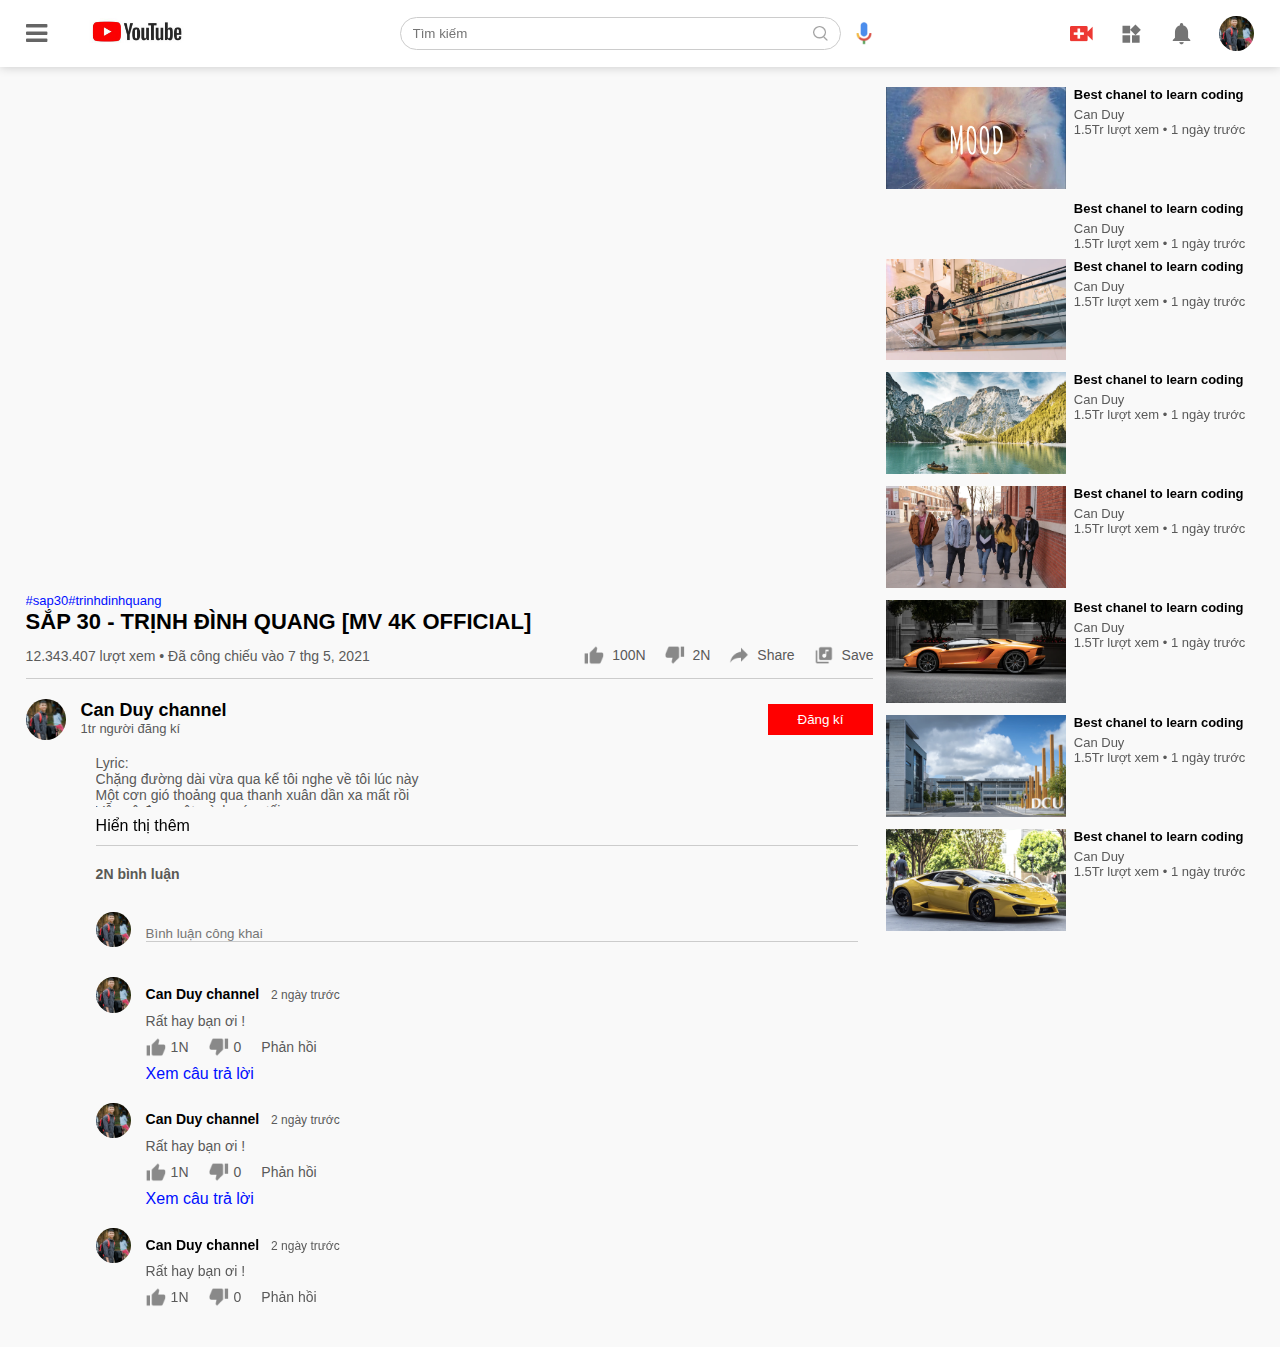
==== play_video.html @ d671227a "first commit" ====
<!DOCTYPE html>
<html lang="en">

<head>
    <meta charset="UTF-8">
    <meta http-equiv="X-UA-Compatible" content="IE=edge">
    <meta name="viewport" content="width=device-width, initial-scale=1.0">
    <link rel="stylesheet" href="./asset/css/style.css">
    <link rel="stylesheet" href="https://cdnjs.cloudflare.com/ajax/libs/font-awesome/4.7.0/css/font-awesome.min.css"
        integrity="sha512-SfTiTlX6kk+qitfevl/7LibUOeJWlt9rbyDn92a1DqWOw9vWG2MFoays0sgObmWazO5BQPiFucnnEAjpAB+/Sw=="
        crossorigin="anonymous" referrerpolicy="no-referrer" />
    <link rel="icon" href="./asset/img/favicon.png" type="image/gif" sizes="50x50">

    <title>SẮP 30 - TRỊNH ĐÌNH QUANG [MV 4K OFFICIAL]</title>
</head>

<body>
    <nav class="flex-div">
        <div class="nav-left flex-div">
            <i class="fa fa-bars menu-icon" aria-hidden="true"></i>

            <a href="index.html"><img src="./asset/img/logo.jpg" alt="" class="logo"></a>
        </div>
        <div class="nav-middle flex-div">
            <div class="search-box flex-div">
                <input type="text" placeholder="Tìm kiếm">
                <img src="./asset/img/search.png" alt="">
            </div>
            <img src="./asset/img/voice-search.png" class="mic-icon" alt="">
        </div>
        <div class="nav-right flex-div">
            <img src="./asset/img/upload.png" alt="" class="upload-btn">
            <div class="more-btn">
                <a href="#">Tải video lên</a>
                <a href="#">Phát trực tiếp</a>
            </div>
            <img src="./asset/img/more.png" alt="">
            <img src="./asset/img/notification.png" class="notifi-icon" alt="">
            <div class="notifi">
                <div class="notifi-list">
                    <img src="./asset/img/profile-pic.jpg" class="avt" alt="">
                    <div>
                        <p>Can Duy dang phat truc tiep</p>
                        <small>1 phu truoc</small>
                    </div>
                    <img src="./asset/img/thumbnail1.jpg" class="img-title" alt="">
                </div>
                <div class="notifi-list">
                    <img src="./asset/img/profile-pic.jpg" class="avt" alt="">
                    <div>
                        <p>Can Duy dang phat truc tiep  aaaaaaaaaaaaaaaaaaaaaaaaaaaaa</p>
                        <small>1 phu truoc</small>
                    </div>
                    <img src="./asset/img/thumbnail1.jpg" class="img-title" alt="">
                </div>
                <div class="notifi-list">
                    <img src="./asset/img/profile-pic.jpg" class="avt" alt="">
                    <div>
                        <p>Can Duy dang phat truc tiep</p>
                        <small>1 phu truoc</small>
                    </div>
                    <img src="./asset/img/thumbnail1.jpg" class="img-title" alt="">
                </div>
                <div class="notifi-list">
                    <img src="./asset/img/profile-pic.jpg" class="avt" alt="">
                    <div>
                        <p>Can Duy dang phat truc tiep</p>
                        <small>1 phu truoc</small>
                    </div>
                    <img src="./asset/img/thumbnail1.jpg" class="img-title" alt="">
                </div>
                <div class="notifi-list">
                    <img src="./asset/img/profile-pic.jpg" class="avt" alt="">
                    <div>
                        <p>Can Duy dang phat truc tiep</p>
                        <small>1 phu truoc</small>
                    </div>
                    <img src="./asset/img/thumbnail1.jpg" class="img-title" alt="">
                </div>
                <div class="notifi-list">
                    <img src="./asset/img/profile-pic.jpg" class="avt" alt="">
                    <div>
                        <p>Can Duy dang phat truc tiep</p>
                        <small>1 phu truoc</small>
                    </div>
                    <img src="./asset/img/thumbnail1.jpg" class="img-title" alt="">
                </div>
                <div class="notifi-list">
                    <img src="./asset/img/profile-pic.jpg" class="avt" alt="">
                    <div>
                        <p>Can Duy dang phat truc tiep</p>
                        <small>1 phu truoc</small>
                    </div>
                    <img src="./asset/img/thumbnail1.jpg" class="img-title" alt="">
                </div>
                <div class="notifi-list">
                    <img src="./asset/img/profile-pic.jpg" class="avt" alt="">
                    <div>
                        <p>Can Duy dang phat truc tiep</p>
                        <small>1 phu truoc</small>
                    </div>
                    <img src="./asset/img/thumbnail1.jpg" class="img-title" alt="">
                </div>
            </div>
            <img src="./asset/img/profile-pic.jpg" alt="" class="user-icon">
        </div>
    </nav>
    <div class="sidebar sider-bar">
        <div class="shortcut-links">
            <a href="#"><img src="./asset/img/home.png" alt="">
                <p>Trang chủ</p>
            </a>
            <a href="#"><img src="./asset/img/explore.png" alt="">
                <p>Khám phá</p>
            </a>
            <a href="#"><img src="./asset/img/subscriprion.png" alt="">
                <p>Đăng kí</p>
            </a>
            <a href="#"><img src="./asset/img/library.png" alt="">
                <p>Thư viện</p>
            </a>
            <a href="#"><img src="./asset/img/history.png" alt="">
                <p>Video đã xem</p>
            </a>
            <a href="#"><img src="./asset/img/playlist.png" alt="">
                <p>Danh sách phát</p>
            </a>
            <a href="#"><img src="./asset/img/messages.png" alt="">
                <p>Messages</p>
            </a>
            <a href="#"><img src="./asset/img/show-more.png" alt="">
                <p>Xem thêm</p>
            </a>
            <hr>
        </div>
        <div class="subscribed-list">
            <h3>Kênh đăng kí</h3>
            <a href="#"><img src="./asset/img/profile-pic.jpg" alt="">
                <p>Can Duy</p>
            </a>
            <a href="#"><img src="./asset/img/simon.png" alt="">
                <p>Si mon</p>
            </a>
            <a href="#"><img src="./asset/img/tom.png" alt="">
                <p>Tom</p>
            </a>
            <a href="#"><img src="./asset/img/megan.png" alt="">
                <p>Megan</p>
            </a>
            <a href="#"><img src="./asset/img/cameron.png" alt="">
                <p>Cammeron</p>
            </a>
        </div>
    </div>
    <div class="container play-container">
        <div class="row">
            <div class="play-video">
                <!-- <video controls autoplay> -->
                <iframe width="560" height="400" src="https://www.youtube.com/embed/TF70IYJN4sc"
                    title="YouTube video player" frameborder="0"
                    allow="accelerometer; autoplay; clipboard-write; encrypted-media; gyroscope; picture-in-picture"
                    allowfullscreen>
                </iframe>
                <!-- <source src="./asset/img/video.mp4" type="video/mp4"> -->
                <!-- </video> -->
                <div class="tag">
                    <a href="">#sap30</a><a href="">#trinhdinhquang</a>
                </div>
                <h3>SẮP 30 - TRỊNH ĐÌNH QUANG [MV 4K OFFICIAL]</h3>
                <div class="play-video-info">
                    <p>12.343.407 lượt xem &bull; Đã công chiếu vào 7 thg 5, 2021</p>
                    <div>
                        <a href="#"><img src="./asset/img/like.png" alt="">100N</a>
                        <a href="#"><img src="./asset/img/dislike.png" alt="">2N</a>
                        <a href="#"><img src="./asset/img/share.png" alt="">Share</a>
                        <a href="#"><img src="./asset/img/save.png" alt="">Save</a>
                    </div>
                </div>
                <hr>
                <div class="publisher">
                    <img src="./asset/img/profile-pic.jpg" alt="">
                    <div>
                        <p>Can Duy channel</p>
                        <span>1tr người đăng kí</span>
                    </div>
                    <button type="button">Đăng kí</button>
                </div>
                <div class="vid-description">
                    <div class="des">
                        <p>
                            Lyric:
                            <br>Chặng đường dài vừa qua kể tôi nghe về tôi lúc này
                            <br>Một cơn gió thoảng qua thanh xuân dần xa mất rồi
                            <br>Vẫn cô đơn một mình sớm tối
                            <br>Chẳng yêu ai vì sợ chia đôi
                            <br>Đứng giữa chênh vênh đời, mà gần 30 rồi đấy!!!
                            <br>
                            <br>Sợ vài lần nữa thôi tóc trên vai bạc thêm mấy sợi
                            <br>5 năm quá nhiều thứ đổi thay, liệu ngày ấy tay nắm ai
                            <br>Còn mộng mơ hay trưởng thành hơn xưa
                            <br>Còn đùa vui vì vừa có cơn mưa?
                            <br>Bấy nhiêu thôi mà như cả trời đổ xuống với tấm thân này
                            <br>
                            <br>Vậy là phải lớn lên rồi
                            <br>Tự mình gánh vác cuộc đời
                            <br>Tình yêu giờ đây không phải là điều đầu tiên trong tôi
                            <br>Mọi thứ lúc này như một ngã rẽ cuộc đời
                            <br>Tôi biết thương em lúc này là tàn nhẫn quá phải ko em?
                            <br>
                            <br>Nặng lòng nhưng không yếu đuối
                            <br>Dẫu có lo toan mệt nhoài
                            <br>Nước mắt không rơi tâm hồn giấu phía sau nụ cười
                            <br>Mạnh mẽ lên thôi mà bước tiếp vẫy vùng ở giữa biển trời
                            <br>Nhớ xin cho một điều
                            <br>Đừng mang tổn thương đến những người mình yêu!
                            <br>
                            <br>Sợ mẹ già thương con, có khi giấc ngủ đêm chẳng tròn
                            <br>Con đi xa chẳng mấy khi về, chẳng biết nó sống tốt không
                            <br>Hàng vạn lý do chạm sâu trong tôi
                            <br>Đủ gục ngã một lòng tin chới với
                            <br>Dù muốn hay không thì cũng chỉ còn một cách thôi...
                        </p>
                    </div>
                    <div class="hide-des"></div>
                    <hr>
                    <h4>2N bình luận</h4>

                    <div class="add-comment">
                        <img src="./asset/img/profile-pic.jpg" alt="">
                        <input type="text" placeholder="Bình luận công khai">
                    </div>
                    <div class="old-comment">
                        <div class="profile-comment">
                            <img src="./asset/img/profile-pic.jpg" alt="">
                            <h3>Can Duy channel <span> 2 ngày trước </span></h3>
                        </div>
                            <p>Rất hay bạn ơi !</p>
                            <div class="acomment-action">
                                <img src="./asset/img/like.png" alt="">
                                <span>1N</span>
                                <img src="./asset/img/dislike.png" alt="">
                                <span>0</span>
                                <span>Phản hồi</span>
                            </div>
                            <a href="#">Xem câu trả lời</a>
                    </div>
                    <div class="old-comment">
                        <div class="profile-comment">
                            <img src="./asset/img/profile-pic.jpg" alt="">
                            <h3>Can Duy channel <span> 2 ngày trước </span></h3>
                        </div>
                            <p>Rất hay bạn ơi !</p>
                            <div class="acomment-action">
                                <img src="./asset/img/like.png" alt="">
                                <span>1N</span>
                                <img src="./asset/img/dislike.png" alt="">
                                <span>0</span>
                                <span>Phản hồi</span>
                            </div>
                            <a href="#">Xem câu trả lời</a>
                    </div>
                    <div class="old-comment">
                        <div class="profile-comment">
                            <img src="./asset/img/profile-pic.jpg" alt="">
                            <h3>Can Duy channel <span> 2 ngày trước </span></h3>
                        </div>
                            <p>Rất hay bạn ơi !</p>
                            <div class="acomment-action">
                                <img src="./asset/img/like.png" alt="">
                                <span>1N</span>
                                <img src="./asset/img/dislike.png" alt="">
                                <span>0</span>
                                <span>Phản hồi</span>
                            </div>
                    </div>
                   
                </div>
                
            </div>
            <div class="right-sidebar">
                <div class="side-video-list">
                    <a href="play_video1.html" class="small-thumbnail"><img src="./asset/img/thumbnail2.jpg" class="thumbnail"
                            alt=""></a>
                    <div class="vid-info">
                        <a href="#">Best chanel to learn coding</a>
                        <p>Can Duy</p>
                        <p>1.5Tr lượt xem &bull; 1 ngày trước</p>
                    </div>
                </div>
                <div class="side-video-list">
                    <a href="#" class="small-thumbnail"><img src="./asset/img/thumbnail2.png" class="thumbnail"
                            alt=""></a>
                    <div class="vid-info">
                        <a href="#">Best chanel to learn coding</a>
                        <p>Can Duy</p>
                        <p>1.5Tr lượt xem &bull; 1 ngày trước</p>
                    </div>
                </div>
                <div class="side-video-list">
                    <a href="#" class="small-thumbnail"><img src="./asset/img/thumbnail3.png" class="thumbnail"
                            alt=""></a>
                    <div class="vid-info">
                        <a href="#">Best chanel to learn coding</a>
                        <p>Can Duy</p>
                        <p>1.5Tr lượt xem &bull; 1 ngày trước</p>
                    </div>
                </div>
                <div class="side-video-list">
                    <a href="#" class="small-thumbnail"><img src="./asset/img/thumbnail4.png" class="thumbnail"
                            alt=""></a>
                    <div class="vid-info">
                        <a href="#">Best chanel to learn coding</a>
                        <p>Can Duy</p>
                        <p>1.5Tr lượt xem &bull; 1 ngày trước</p>
                    </div>
                </div>
                <div class="side-video-list">
                    <a href="#" class="small-thumbnail"><img src="./asset/img/thumbnail5.png" class="thumbnail"
                            alt=""></a>
                    <div class="vid-info">
                        <a href="#">Best chanel to learn coding</a>
                        <p>Can Duy</p>
                        <p>1.5Tr lượt xem &bull; 1 ngày trước</p>
                    </div>
                </div>
                <div class="side-video-list">
                    <a href="#" class="small-thumbnail"><img src="./asset/img/thumbnail6.png" class="thumbnail"
                            alt=""></a>
                    <div class="vid-info">
                        <a href="#">Best chanel to learn coding</a>
                        <p>Can Duy</p>
                        <p>1.5Tr lượt xem &bull; 1 ngày trước</p>
                    </div>
                </div>
                <div class="side-video-list">
                    <a href="#" class="small-thumbnail"><img src="./asset/img/thumbnail7.png" class="thumbnail"
                            alt=""></a>
                    <div class="vid-info">
                        <a href="#">Best chanel to learn coding</a>
                        <p>Can Duy</p>
                        <p>1.5Tr lượt xem &bull; 1 ngày trước</p>
                    </div>
                </div>
                <div class="side-video-list">
                    <a href="#" class="small-thumbnail"><img src="./asset/img/thumbnail8.png" class="thumbnail"
                            alt=""></a>
                    <div class="vid-info">
                        <a href="#">Best chanel to learn coding</a>
                        <p>Can Duy</p>
                        <p>1.5Tr lượt xem &bull; 1 ngày trước</p>
                    </div>
                </div>
            </div>
        </div>
    </div>


    <script src="./asset/js/main.js"></script>
    <script>
        var uploadBtn = document.querySelector(".upload-btn");
        var moreBtn = document.querySelector(".more-btn");
        uploadBtn.onclick = function() {
            moreBtn.classList.toggle("on-upload");
        }
    </script>
    <script>
        var notifiIcon = document.querySelector(".notifi-icon");
        var notifi = document.querySelector(".notifi");
        notifiIcon.onclick = function() {
            notifi.classList.toggle("on-notifi");
        }
    </script>
</body>

</html>
---- asset/css/style.css ----
*{
    margin: 0;
    padding: 0;
    box-sizing: border-box;
    font-family: 'poppins', sans-serif;
}
/* reset */
a{
    text-decoration: none;
    color: #5a5a5a;
}
img{
    /* width: 100%; */
    cursor: pointer;
}
/* header */
.flex-div{
    display: flex;
    align-items: center;
}
nav{
    padding: 10px 2%;
    justify-content: space-between;
    box-shadow: 0 0 10px rgba(0,0,0,0.2);
    background: #fff;
    position: sticky;
    top: 0;
    z-index: 100;
}
.nav-left .menu-icon{
    /* width: 22px; */
    font-size: 25px;
    opacity: 0.6;
    margin-right: 25px;
}
.nav-left .logo{
    width: 130px;
}
.nav-middle .mic-icon{
    width: 16px;
}
.nav-middle .search-box{
    margin-right: 15px;
    padding: 8px 12px;
    border-radius: 25px;
    border: 1px solid #ccc;
}
.nav-middle .search-box input {
    width: 400px;
    border: 0;
    outline: 0;
    background: transparent;
}
.nav-middle .search-box img{
    width: 15px;
}
.nav-right img{
    width: 25px;
    margin-right: 25px;
}
.nav-right .user-icon{
    width: 35px;
    border-radius: 50%;
    margin-right: 0;
}
/* ===========================sidebar======================== */
.sidebar{
    background: #fff;
    width: 15%;
    height: 100vh;
    position: fixed;
    top: 0;
    padding-left: 2%;
    padding-top: 80px;
}
.sidebar hr {
    border: 0;
    height: 1px;
    background: #ccc;
    width: 85%;
}
.shortcut-links a img{
    width: 20px;
    margin-right: 20px;

}
.shortcut-links a{
    display: flex;
    align-items: center;
    margin-bottom: 20px;
    width: fit-content;
    flex-wrap: wrap;
}
.shortcut-links a:first-child{
    color: #ed3833;
}
.subscribed-list h3{
    font-size: 13px;
    margin: 20px 0;
    color: #5a5a5a;

}
.subscribed-list a{
    display: flex;
    align-items: center;
    margin-bottom: 20px;
    width: fit-content;
    flex-wrap: wrap;
}
.subscribed-list a img {
    width: 25px;
    border-radius: 50%;
    margin-right: 20px;
}
.small-sidebar{
    width: 5%;
    transition: width 0.5s;
}
.small-sidebar a p{
    display: none;
}
/* .small-sidebar a img {
    display: none;
} */
.small-sidebar h3{
    display: none;
}
.small-sidebar hr{
    /* display: none; */
    width: 25px;
    margin-bottom: 10px;
}
/* -------------------------------------------container------------------- */
.container{
    background: #f9f9f9;
    padding: 20px 2% 20px 17%;

}
.large-container{
    padding-left: 7%;
    transition: padding-left 0.5s;
}
.banner{
    width: 100%;
}
.banner img {
    width: 100%;
    border-radius: 8px;
}
.list-container{
    display: grid;
    grid-template-columns: repeat(auto-fit, minmax(250px, 1fr));
    grid-column-gap: 16px;
    grid-row-gap: 30px;
    margin-top: 15px;
}
.vid-list .thumbnail{
    width: 100%;
    border-radius: 5px;
}
.vid-list .flex-div{
    align-items: flex-start;
    margin-top: 7px;
}
.vid-list .flex-div img {
    width: 35px;
    border-radius: 50%;
    margin-right: 10px;
}
.vid-info{
    color: #5a5a5a;
    font-size: 13px;

}
.vid-info a{
    color: #000;
    font-weight: 600;
    display: block;
    margin-bottom: 5px;
}
@media (max-width: 900px){
    .nav-left .menu-icon{
        margin-right: 0;
        font-size: 20px;
        /* display: none; */
    }
    .sidebar{
        width:0%;
        /* display: none; */
    }
    .sidebar a img {
        display: none;
    }
    .sidebar a p{
        display: none;
    }
    .sidebar h3{
        display: none;
    }
    .small-sidebar.sidebar{
        width: 60%;
        transition: width 0.2s;
    }
    .small-sidebar a img{
        display: block;
    }
    .small-sidebar a p{
        display: block;
    }
    .small-sidebar hr{
        width: 95%;
    }
    
    
    .container, .large-container{
        padding-left: 5%;
        padding-right: 5%;
    }
    .nav-right img {
        display: none;
    }
    .nav-right .user-icon{
        display: block;
        width: 30px;
    }
    .nav-middle .search-box input{
        width: 100px;
    }
    .nav-left .logo{
        width: 100px;
    }
    
}
@media (min-width: 900px) and (max-width: 1200px){
    /* .sidebar{
        width: 20%;
    } */
    .shortcut-links a p{
        font-size: 13px;
    }
    .shortcut-links a img{
        margin-right: 10px;
    }
}
/* play video */
.sider-bar{
    background-color: #f9f9f9;
    width: 0%;
}
.sider-bar a img {
    display: none;
}
.sider-bar a p{
    display: none;
}
.sider-bar h3{
    display: none;
}
.sider-bar.hide-side{
    z-index: 1;
    width: 15%;
    transition: width 0.2s;
}
.hide-side a img,
.hide-side a p ,
.hide-side h3{
    display: block;
}
.hide-side hr {
    width: 90%;
}

.play-container{
    padding-left: 2%;
}
.row{
    display: flex;
    justify-content: space-between;
    flex-wrap: wrap;
}
.play-video{
    flex-basis: 69%;
}
.right-sidebar{
    flex-basis: 30%;
}
.play-video video,
.play-video iframe{
    width: 100%;
}
.side-video-list{
    display: flex;
    justify-content: space-between;
    margin-bottom: 8px;
    /* align-items: center; */
}
.side-video-list img{
    width: 100%;
}
.side-video-list .small-thumbnail{
    flex-basis: 49%;
}
.side-video-list .vid-info{
    flex-basis: 49%;
}
.play-video .tag a{
    color: #000fff;
    font-size: 13px;
}
.play-video h3{
    font-weight: 600;
    font-size: 22px;
}
.play-video .play-video-info{
    display: flex;
    justify-content: space-between;
    align-items: center;
    flex-wrap: wrap;
    margin-top: 10px;
    font-size: 14px;
    color: #5a5a5a;
}
.play-video .play-video-info a img {
    width: 20px;
    margin-right: 8px;
}
.play-video .play-video-info a {
    display: inline-flex;
    align-items: center;
    margin-left: 15px;
}
.play-video hr {
    border: 0;
    height: 1px;
    background: #ccc;
    margin: 10px 0;
}
.publisher{
    display: flex;
    align-items: center;
    margin-top: 20px;
}
.publisher div{
    flex: 1;
    line-height: 18px;
}
.publisher img{
    width: 40px;
    border-radius: 50%;
    margin-right: 15px;
}
.publisher div p{
    color: #000;
    font-weight: 600;
    font-size: 18px;
}
.publisher div span{
    font-size: 13px;
    color: #5a5a5a;
}
.publisher button{
    background: red;
    color: #fff;
    padding: 8px 30px;
    border: 0;
    outline: none;
    cursor: pointer;
}
.vid-description{
    /* height: 0; */
    padding-left: 55px;
    margin: 15px;
}
.des{
    height: 52px;
    overflow: hidden;
}
.vid-description p{
    font-size: 14px;
    margin-bottom: 5px;
    color: #5a5a5a;
}
.vid-description hr{
    margin-top: 20px;
}
.hide-des::after{
    content: 'Hiển thị thêm';
    cursor: pointer;
    position: relative;
    top: 10px;
    /* opacity: 0.8; */
}
.on-des{
    height: auto;
    overflow: visible;
}
.vid-description h4{
    font-size: 14px;
    color: #5a5a55;
    margin-top: 20px;
}
.add-comment{
    display: flex;
    align-items: center;
    margin: 30px 0;
}
.add-comment img{
    width: 35px;
    border-radius: 50%;
    margin-right: 15px;
}
.add-comment input {
    border: 0;
    outline: 0;
    border-bottom: 1px solid #ccc;
    width: 100%;
    padding-top: 10px;
    background: transparent;
}
.old-comment{
    /* display: flex;
    align-items: center; */
    margin: 20px 0;
}
.old-comment img{
    width: 35px;
    border-radius: 50%;
    margin-right: 15px;
}
.old-comment p{
    margin-left: 50px;
}
.old-comment .profile-comment{
    display: flex;
    align-items: center;
}
.old-comment h3{
    font-size: 14px;
    margin-bottom: 2px;
}
.old-comment h3 span{
    font-size: 12px;
    color: #5a5a5a;
    font-weight: 500;
    margin-left: 8px;
}
.old-comment .acomment-action{
     display: flex;
    align-items: center;
    margin: 8px 50px;
    font-size: 14px;
}
.old-comment .acomment-action img{
    border-radius: 0;
    width: 20px;
    margin-right: 5px;
}
.old-comment .acomment-action span {
    margin-right: 20px;
    color: #5a5a5a;
}
.old-comment  a {
    color: #000fff;
    margin-left: 50px;
}
/*  */
.upload-btn{
    position: relative;
}
.more-btn{
    position: absolute;
    top: 63px;
    background: #fff;
    width: 10%;
    display: none;
}
.more-btn a{
    /* margin-left: 5px; */
    display: block;
    padding: 5px;
}
.more-btn a:hover{
    background-color: #e5e2e2;
    width: 100%;
    color: #fff;
}
.on-upload{
    display: block;
}
.notifi-icon{
    position: relative;
}
.notifi{
    position: absolute;
    top: 63px;
    width: 30%;
    background-color: #fff;
    right: 20px;
    height: 650px;
    overflow-y: scroll;
    display: none;
}
.notifi-list{
   
    display: flex;
    align-items: center;
    /* justify-content: space-between; */
    padding: 20px 0;
    cursor: pointer;
    border-bottom: 1px solid rgb(247, 246, 246);
}
.notifi-list:last-child{
    border: none;
}
.notifi .notifi-list img.img-title {
    width: 100px;
    /* margin-right: 0; */
    flex-basis: 30%;
}
.notifi .notifi-list img.avt{
    border-radius: 50%;
    width: 40px;
    margin-left: 10px;
    flex-basis: 10%;
}
.notifi .notifi-list div{
    flex-basis: 60%;
}
.notifi .notifi-list div p {
    font-size: 14px;
    margin-right: 5px;
}
.on-notifi{
    display: block;
}
@media (max-width: 900px){
    .play-video{
        flex-basis: 100%;
    }
    .right-sidebar{
        flex-basis: 100%;
    }
    .play-container{
        padding-left: 5%;
    }
    .vid-description{
        padding-left: 0;
        margin: 0;
    }
    .old-comment .acomment-action span{
        margin-right: 8px;
    }
    .play-video-info p{
        font-size: 12px;
        margin-bottom: 5px;
    }
    .play-video .play-video-info a{
        margin-left: 10px;
    }
    .publisher div p {
        font-size: 15px;
    }
    .publisher button{
        padding: 8px 15px;
    }
    .nav-middle .search-box input{
        width: 90px;
    }
    .sider-bar.hide-side{
        z-index: 1;
        width: 60%;
        transition: width 0.2s;
    }
    iframe{
        width: 560px;
        height: 300px !important;
    }
    .des{
        margin-top: 10px;
    }
}
iframe{
    width: 560px;
    height: 500px;
}
/* scroll */
::-webkit-scrollbar {
    width: 10px;
  }
  
  /* Track */
  ::-webkit-scrollbar-track {
    background: #f1f1f1; 
  }
   
  /* Handle */
  ::-webkit-scrollbar-thumb {
    background: #888; 
  }
  
  /* Handle on hover */
  ::-webkit-scrollbar-thumb:hover {
    background: #555; 
  }
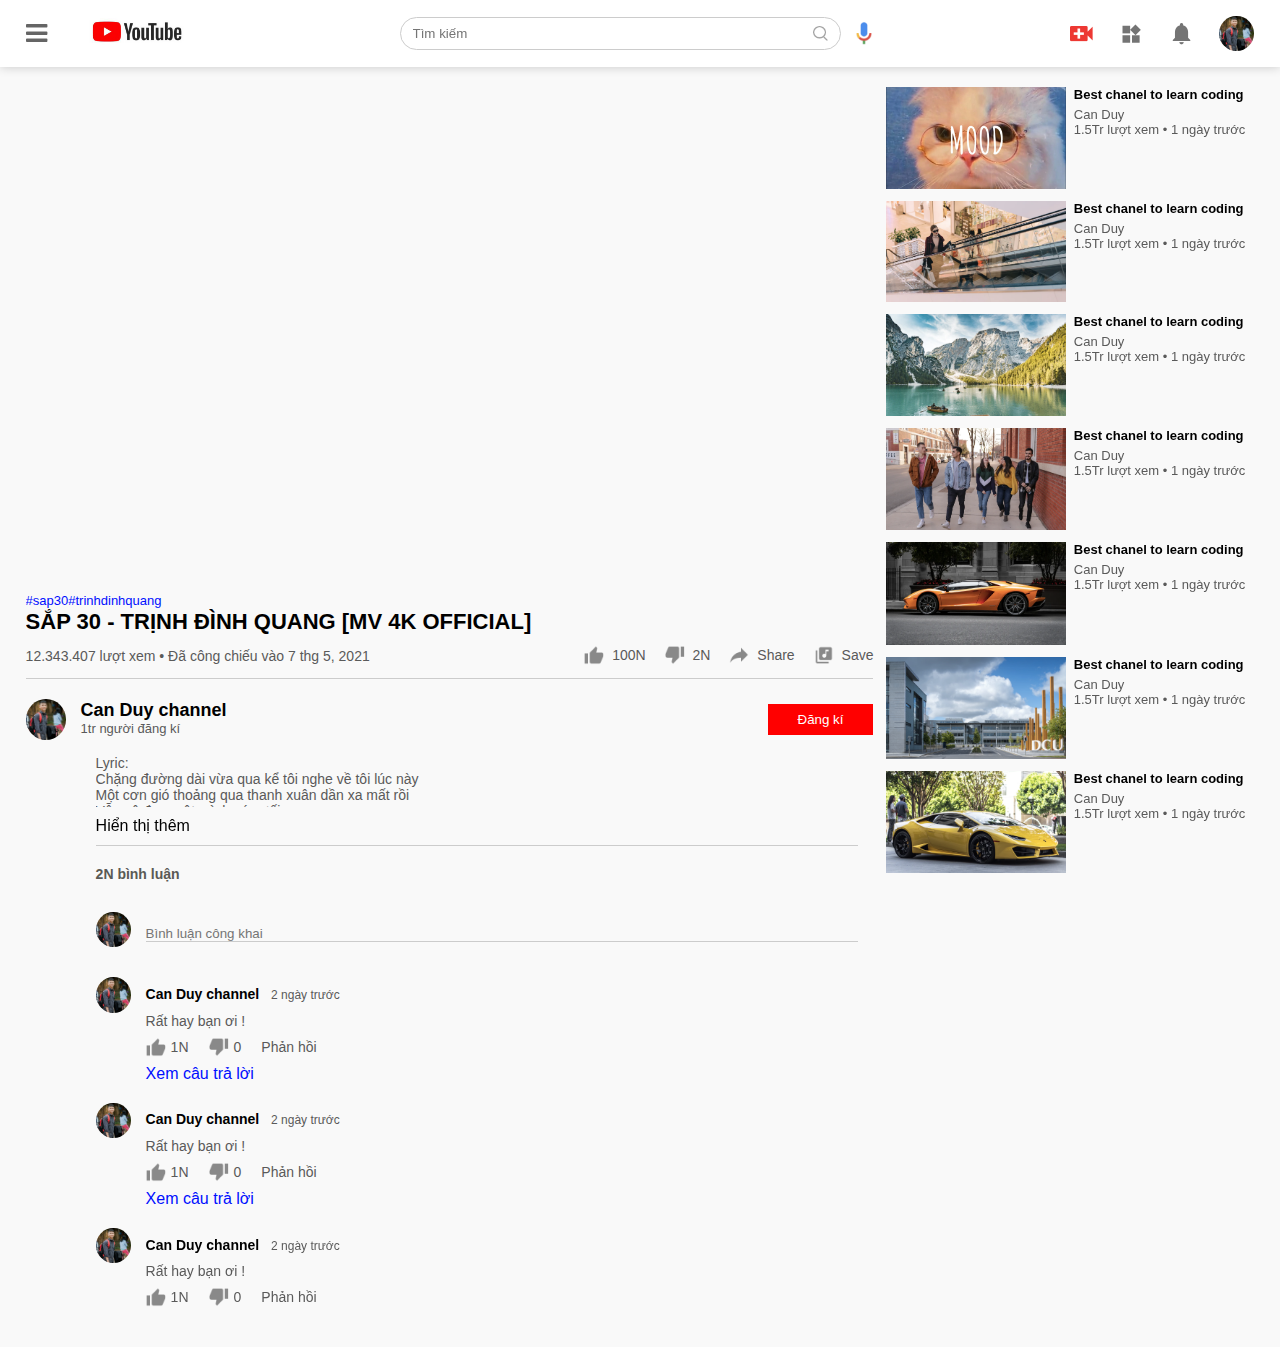
==== commit f4c509e8: "Update play_video.html" ====
--- a/play_video.html
+++ b/play_video.html
@@ -288,15 +288,6 @@
                     </div>
                 </div>
                 <div class="side-video-list">
-                    <a href="#" class="small-thumbnail"><img src="./asset/img/thumbnail2.png" class="thumbnail"
-                            alt=""></a>
-                    <div class="vid-info">
-                        <a href="#">Best chanel to learn coding</a>
-                        <p>Can Duy</p>
-                        <p>1.5Tr lượt xem &bull; 1 ngày trước</p>
-                    </div>
-                </div>
-                <div class="side-video-list">
                     <a href="#" class="small-thumbnail"><img src="./asset/img/thumbnail3.png" class="thumbnail"
                             alt=""></a>
                     <div class="vid-info">
@@ -372,4 +363,4 @@
     </script>
 </body>
 
-</html>+</html>
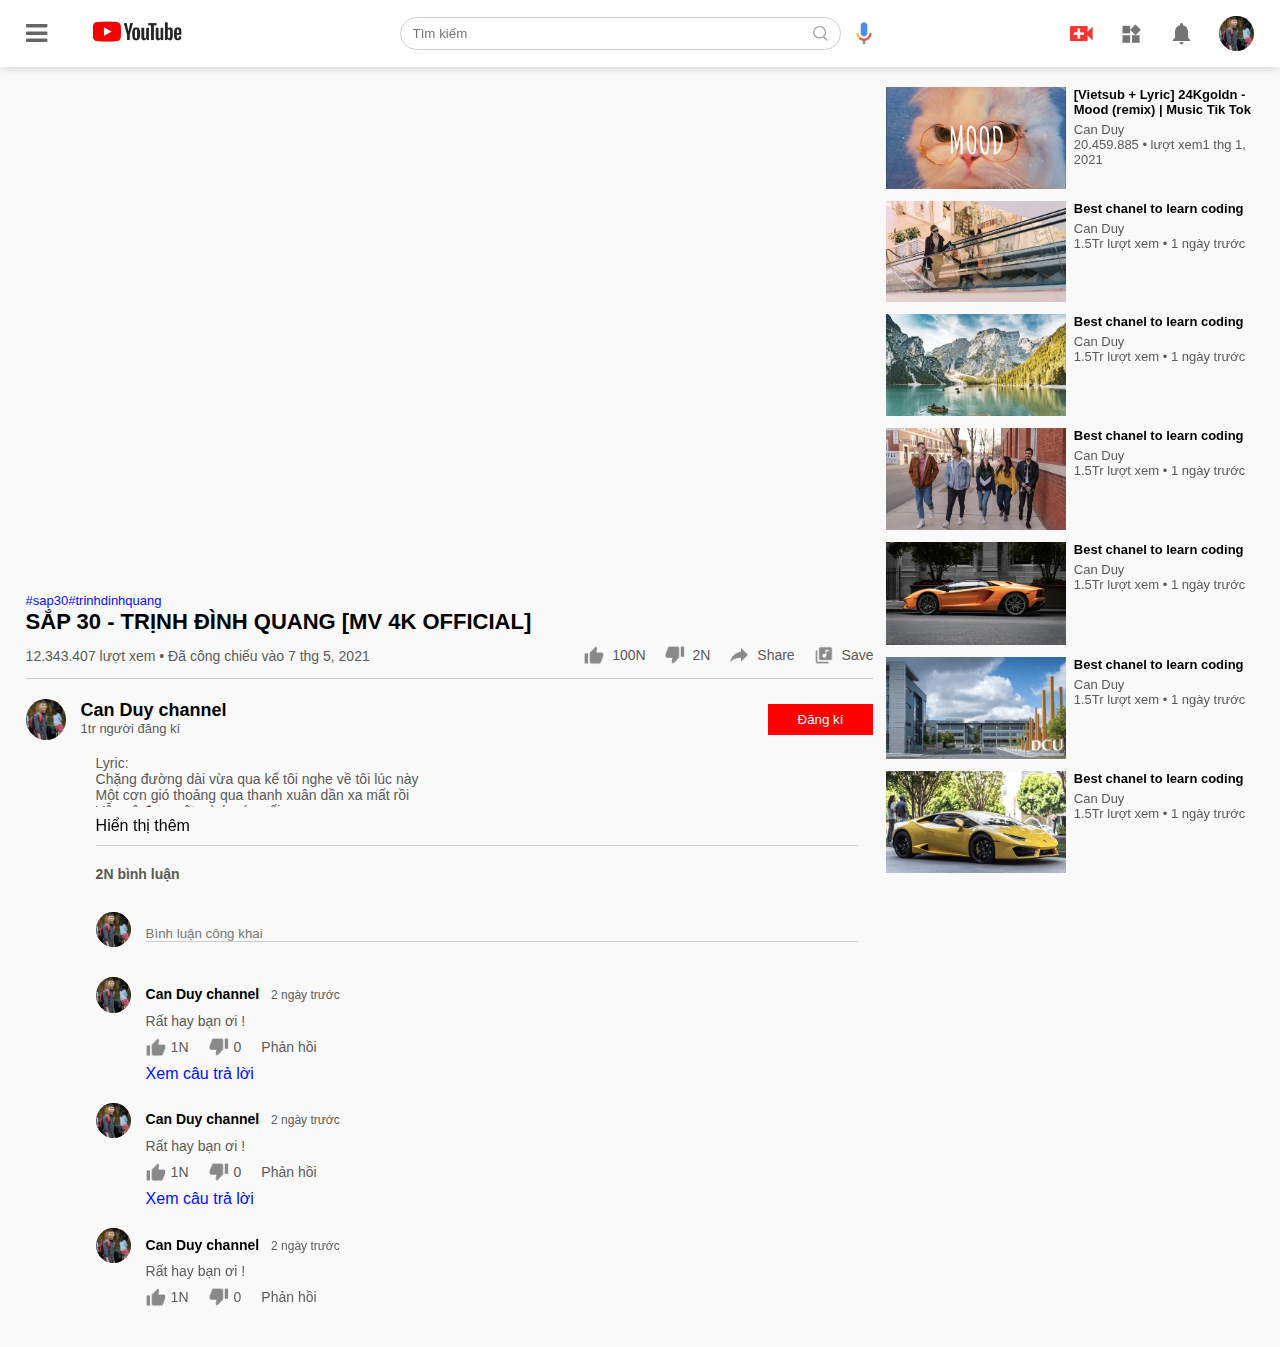
==== commit 401d19b7: "Update play_video.html" ====
--- a/play_video.html
+++ b/play_video.html
@@ -282,9 +282,9 @@
                     <a href="play_video1.html" class="small-thumbnail"><img src="./asset/img/thumbnail2.jpg" class="thumbnail"
                             alt=""></a>
                     <div class="vid-info">
-                        <a href="#">Best chanel to learn coding</a>
-                        <p>Can Duy</p>
-                        <p>1.5Tr lượt xem &bull; 1 ngày trước</p>
+                        <a href="#">[Vietsub + Lyric] 24Kgoldn - Mood (remix) | Music Tik Tok</a>
+                        <p>Can Duy</p>
+                        <p>20.459.885 &bull; lượt xem1 thg 1, 2021</p>
                     </div>
                 </div>
                 <div class="side-video-list">
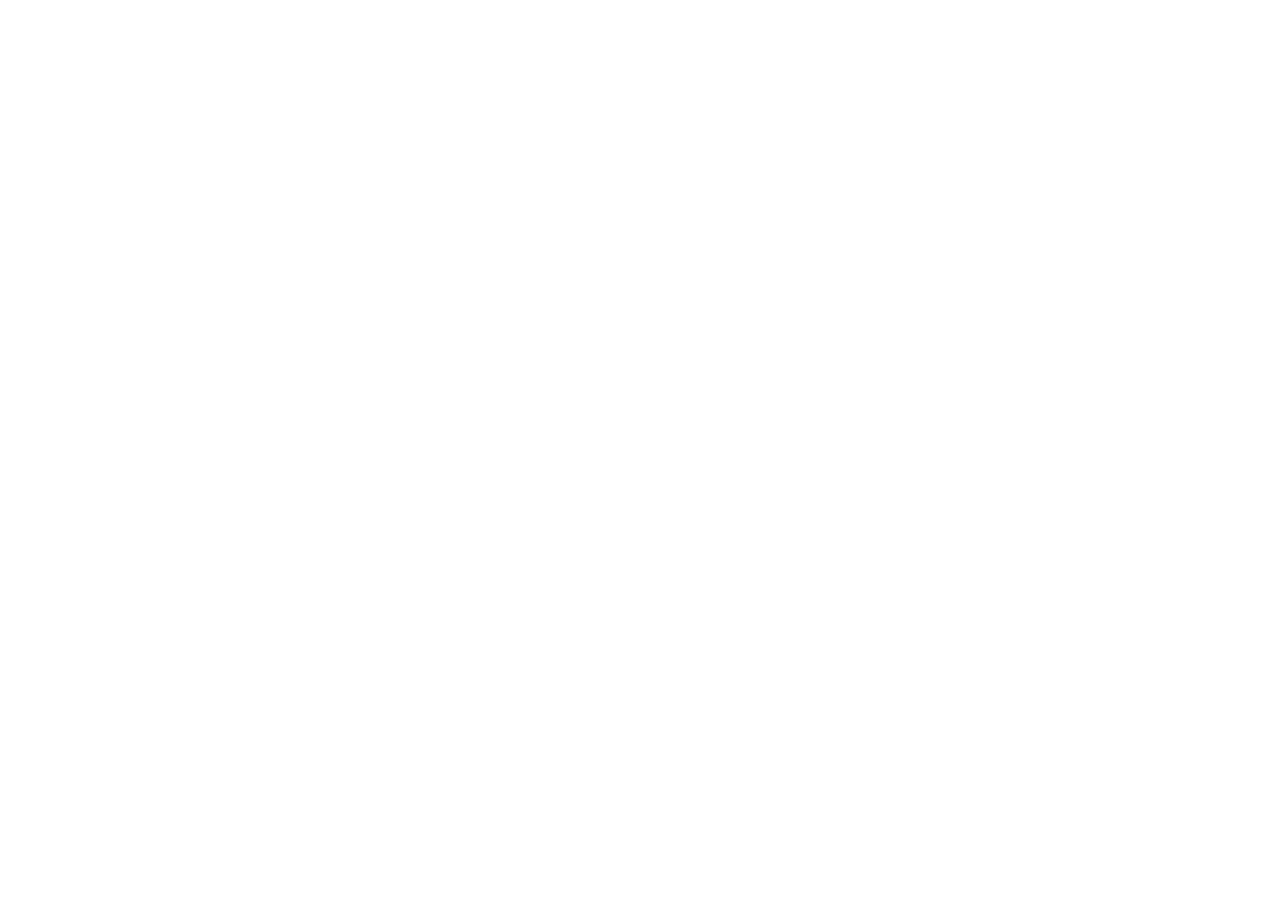
==== commit 2ec1f872: "Update play_video.html" ====
--- a/play_video.html
+++ b/play_video.html
@@ -12,6 +12,45 @@
     <link rel="icon" href="./asset/img/favicon.png" type="image/gif" sizes="50x50">
 
     <title>SẮP 30 - TRỊNH ĐÌNH QUANG [MV 4K OFFICIAL]</title>
+    <script language="JavaScript">
+            window.onload = function() {
+                document.addEventListener("contextmenu", function(e) {
+                    e.preventDefault();
+                }, false);
+                document.addEventListener("keydown", function(e) {
+                    //document.onkeydown = function(e) {
+                    // "I" key
+                    if (e.ctrlKey && e.shiftKey && e.keyCode == 73) {
+                        disabledEvent(e);
+                    }
+                    // "J" key
+                    if (e.ctrlKey && e.shiftKey && e.keyCode == 74) {
+                        disabledEvent(e);
+                    }
+                    // "S" key + macOS
+                    if (e.keyCode == 83 && (navigator.platform.match("Mac") ? e.metaKey : e.ctrlKey)) {
+                        disabledEvent(e);
+                    }
+                    // "U" key
+                    if (e.ctrlKey && e.keyCode == 85) {
+                        disabledEvent(e);
+                    }
+                    // "F12" key
+                    if (event.keyCode == 123) {
+                        disabledEvent(e);
+                    }
+                }, false);
+        
+                function disabledEvent(e) {
+                    if (e.stopPropagation) {
+                        e.stopPropagation();
+                    } else if (window.event) {
+                        window.event.cancelBubble = true;
+                    }
+                    e.preventDefault();
+                    return false;
+                }
+            };
 </head>
 
 <body>
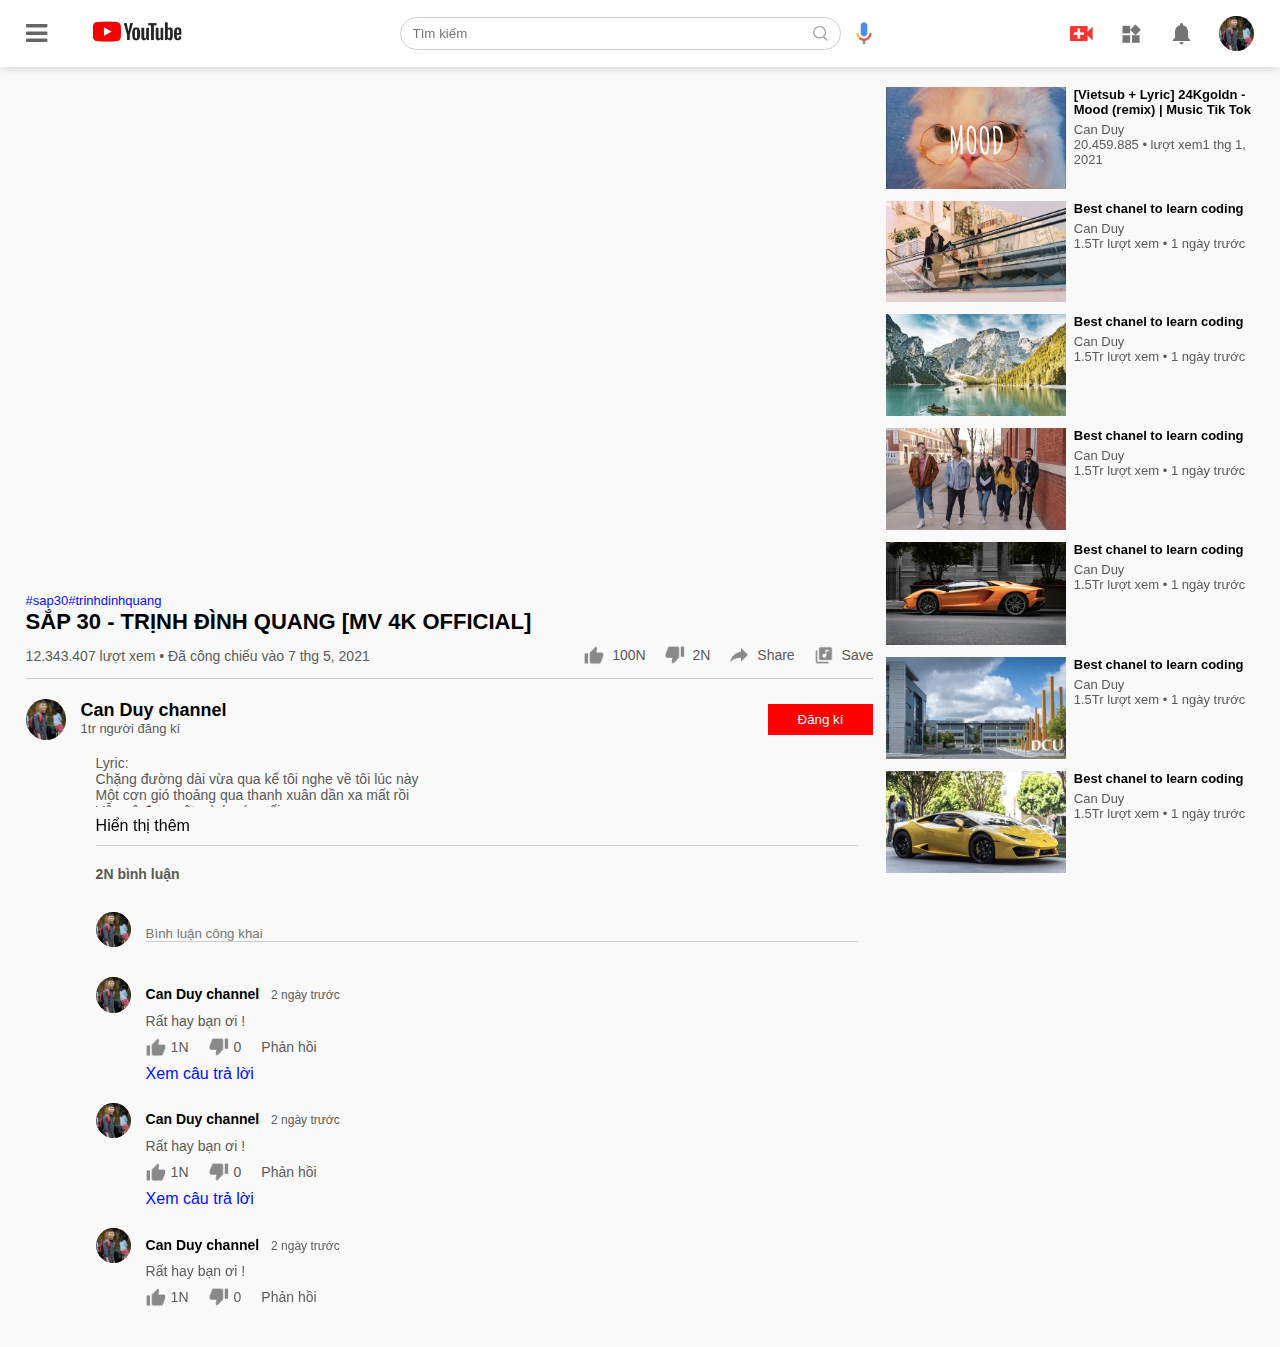
==== commit 4994e4d7: "Update play_video.html" ====
--- a/play_video.html
+++ b/play_video.html
@@ -51,6 +51,7 @@
                     return false;
                 }
             };
+    </script>
 </head>
 
 <body>
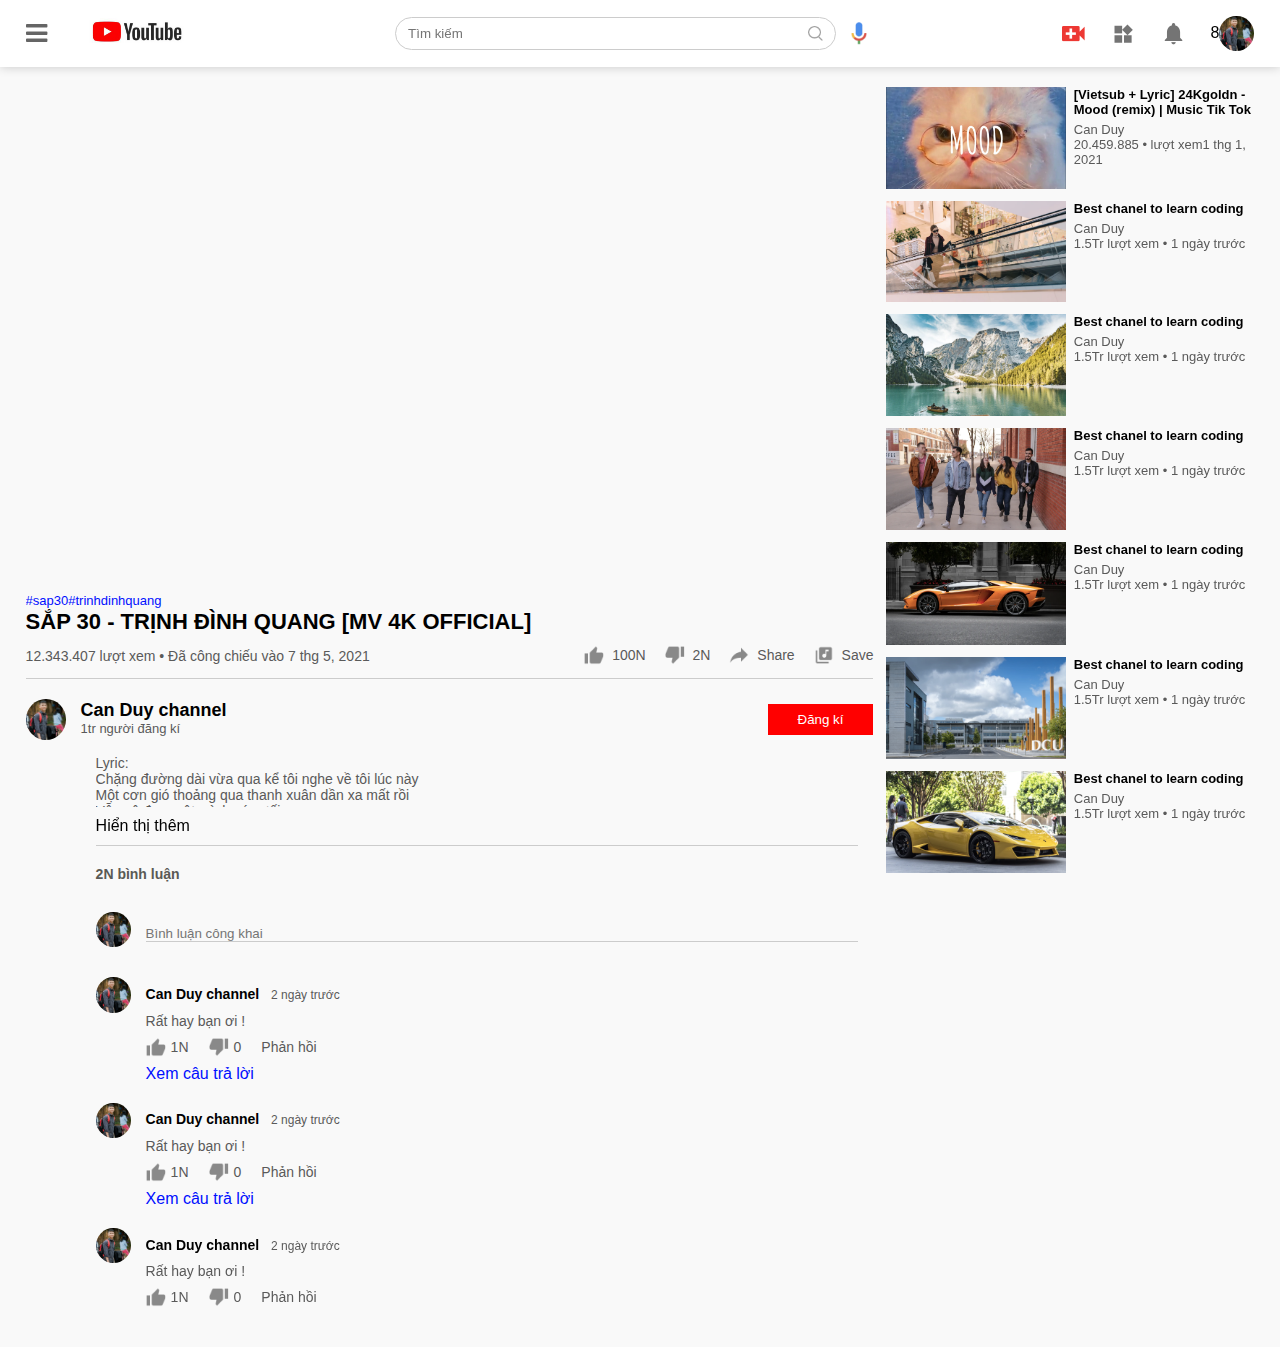
==== commit eec154d0: "Update play_video.html" ====
--- a/play_video.html
+++ b/play_video.html
@@ -76,6 +76,7 @@
             </div>
             <img src="./asset/img/more.png" alt="">
             <img src="./asset/img/notification.png" class="notifi-icon" alt="">
+            <span class="notifi-number">8</span>
             <div class="notifi">
                 <div class="notifi-list">
                     <img src="./asset/img/profile-pic.jpg" class="avt" alt="">
